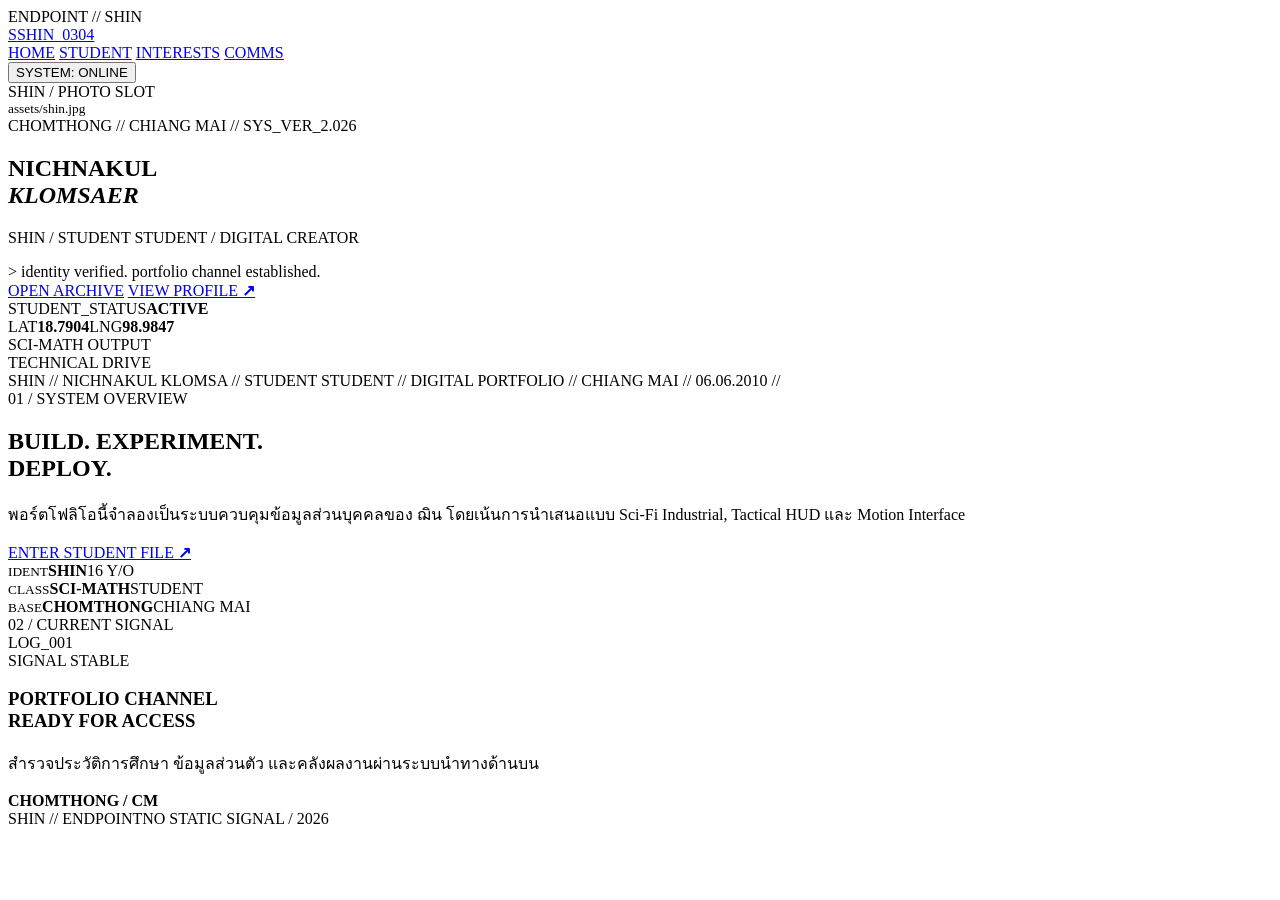
==== index.html @ 3528fcbd "Add files via upload" ====
<!doctype html>
<html lang="th">
<head>
<meta charset="utf-8">
<meta name="viewport" content="width=device-width,initial-scale=1">
<title>SHIN // ENDPOINT</title>
<link rel="stylesheet" href="assets/style.css">
</head>
<body data-page="home">
<div id="boot" class="boot">
  <div class="boot-grid"></div>
  <div class="boot-core"><span class="boot-ring"></span><span class="boot-ring r2"></span><span class="boot-ring r3"></span></div>
  <div class="boot-log" id="bootLog"></div>
  <div class="boot-title">ENDPOINT // SHIN</div>
</div>
<div class="noise"></div>
<header class="nav-shell">
  <a class="brand" href="index.html"><span class="brand-mark">S</span><span>SHIN<span class="dim">_0304</span></span></a>
  <nav>
    <a class="nav-link active" href="index.html">HOME</a>
    <a class="nav-link" href="about.html">STUDENT</a>
    <a class="nav-link" href="interests.html">INTERESTS</a>
    <a class="nav-link" href="contact.html">COMMS</a>
  </nav>
  <button class="system-btn" id="modeBtn">SYSTEM: ONLINE</button>
</header>

<main>
<section class="hero section">
<div class="home-photo-slot" data-photo-slot>
  <img src="assets/shin.jpg" alt="รูปของฌิน" onerror="this.style.display='none'; this.nextElementSibling.style.display='grid';">
  <div class="photo-placeholder">
    <span>SHIN / PHOTO SLOT</span>
    <small>assets/shin.jpg</small>
  </div>
  <i class="photo-scan"></i>
</div>

  <div class="hero-bg"><div class="grid-floor"></div><div class="orbit o1"></div><div class="orbit o2"></div><div class="scan-beam"></div></div>
  <div class="hero-copy reveal">
    <div class="eyebrow">CHOMTHONG // CHIANG MAI // SYS_VER_2.026</div>
    <h1><span class="scramble">NICHNAKUL</span><br><em>KLOMSAER</em></h1>
    <p class="lead">SHIN / STUDENT STUDENT / DIGITAL CREATOR</p>
    <div class="terminal-line"><span>&gt;</span> identity verified. portfolio channel established.</div>
    <div class="cta-row">
      <a class="target-btn" href="projects.html"><span>OPEN ARCHIVE</span><i></i></a>
      <a class="ghost-btn" href="about.html">VIEW PROFILE <b>↗</b></a>
    </div>
  </div>
  <div class="hero-panel reveal">
    <div class="panel-top"><span>STUDENT_STATUS</span><b>ACTIVE</b></div>
    <div class="radar"><div class="radar-sweep"></div><div class="radar-dot d1"></div><div class="radar-dot d2"></div><div class="radar-ring"></div></div>
    <div class="readout"><span>LAT</span><strong>18.7904</strong><span>LNG</span><strong>98.9847</strong></div>
    <div class="meter"><label>SCI-MATH OUTPUT</label><span style="--v:88%"></span></div>
    <div class="meter"><label>TECHNICAL DRIVE</label><span style="--v:82%"></span></div>
  </div>
</section>

<section class="ticker"><div>SHIN // NICHNAKUL KLOMSA // STUDENT STUDENT // DIGITAL PORTFOLIO // CHIANG MAI // 06.06.2010 // </div></section>

<section class="section intro">
  <div class="section-label">01 / SYSTEM OVERVIEW</div>
  <div class="split">
    <div class="reveal">
      <h2>BUILD. EXPERIMENT.<br><span>DEPLOY.</span></h2>
      <p>พอร์ตโฟลิโอนี้จำลองเป็นระบบควบคุมข้อมูลส่วนบุคคลของ ฌิน โดยเน้นการนำเสนอแบบ Sci‑Fi Industrial, Tactical HUD และ Motion Interface</p>
      <a class="text-link" href="about.html">ENTER STUDENT FILE <b>↗</b></a>
    </div>
    <div class="data-stack reveal">
      <div class="data-chip"><small>IDENT</small><strong>SHIN</strong><span>16 Y/O</span></div>
      <div class="data-chip"><small>CLASS</small><strong>SCI-MATH</strong><span>STUDENT</span></div>
      <div class="data-chip"><small>BASE</small><strong>CHOMTHONG</strong><span>CHIANG MAI</span></div>
    </div>
  </div>
</section>

<section class="section feature">
  <div class="section-label">02 / CURRENT SIGNAL</div>
  <div class="feature-card reveal">
    <div class="feature-index">LOG_001</div>
    <div><span class="status">SIGNAL STABLE</span><h3>PORTFOLIO CHANNEL<br>READY FOR ACCESS</h3><p>สำรวจประวัติการศึกษา ข้อมูลส่วนตัว และคลังผลงานผ่านระบบนำทางด้านบน</p></div>
    <div class="feature-graphic"><div class="signal-block"><span></span><b>CHOMTHONG / CM</b></div></div>
  </div>
</section>
</main>
<footer><span>SHIN // ENDPOINT</span><span>NO STATIC SIGNAL / 2026</span></footer>
<script src="assets/app.js"></script>
</body>
</html>
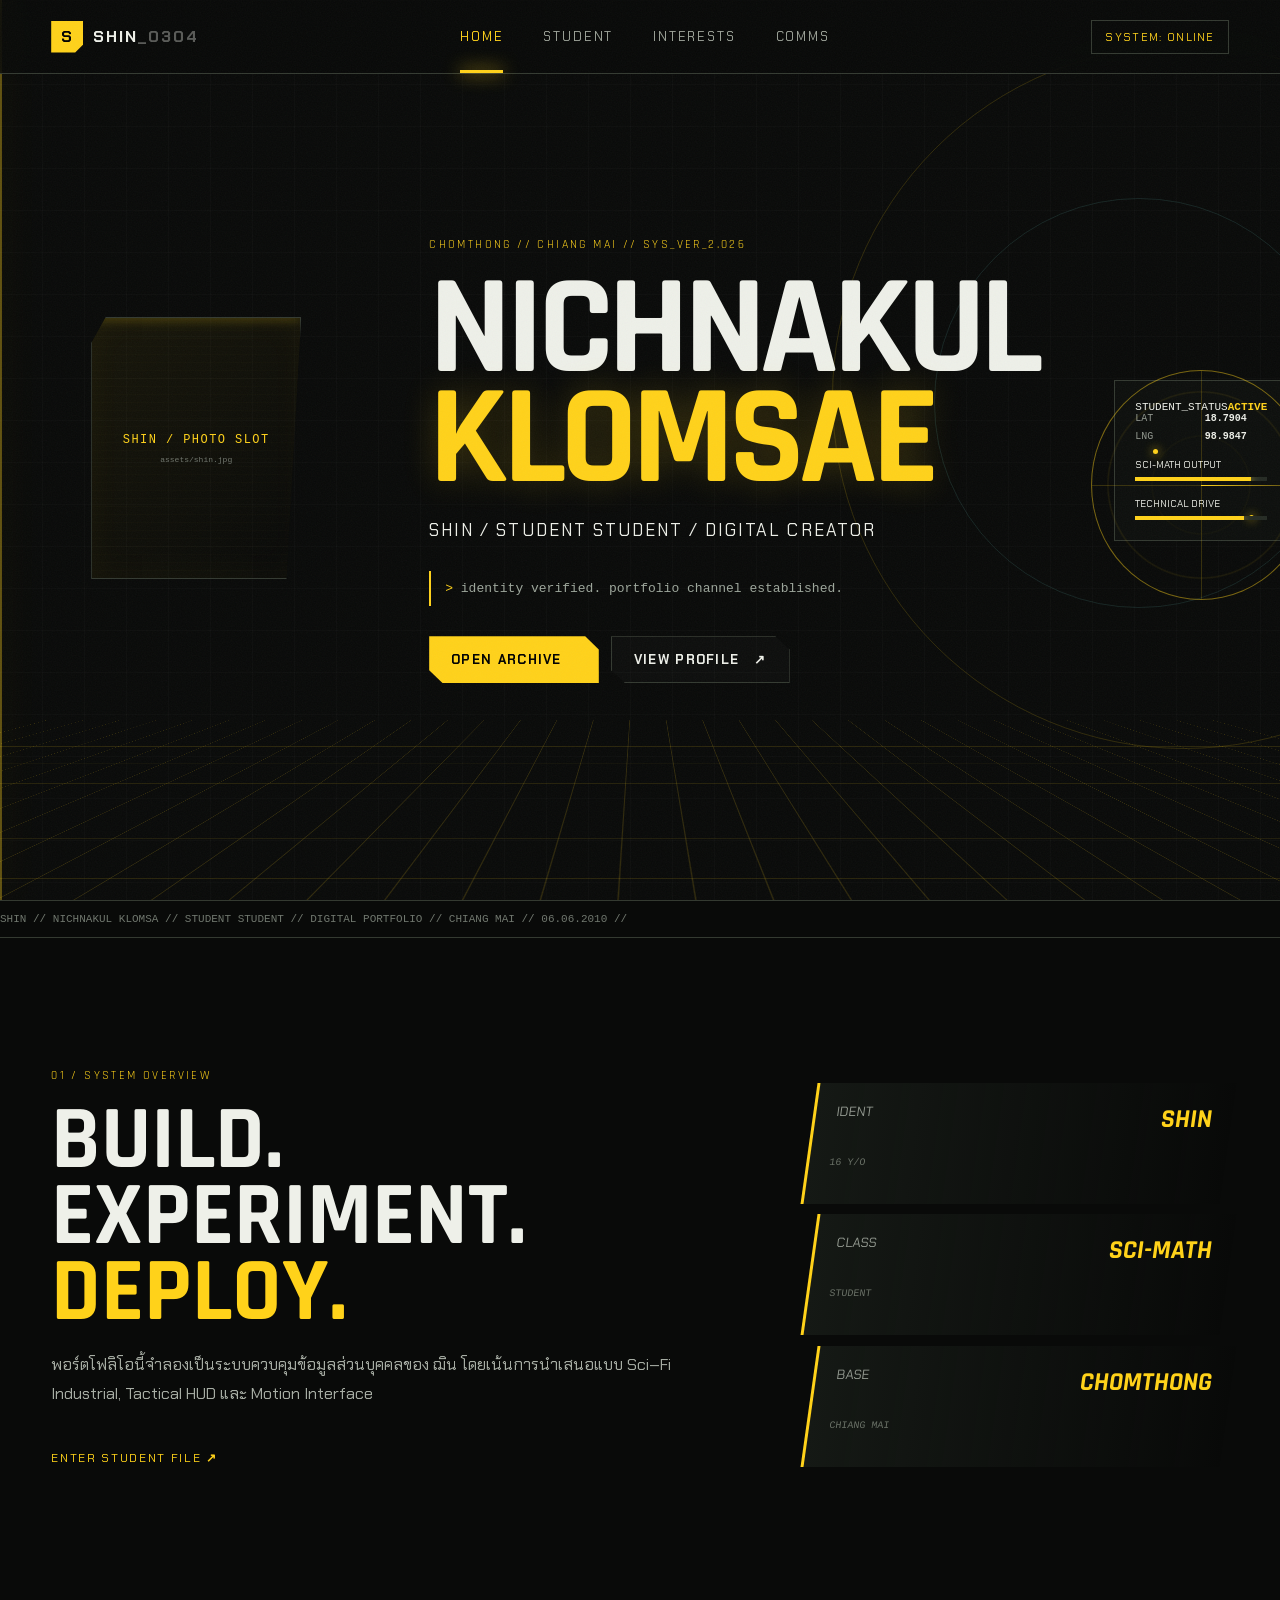
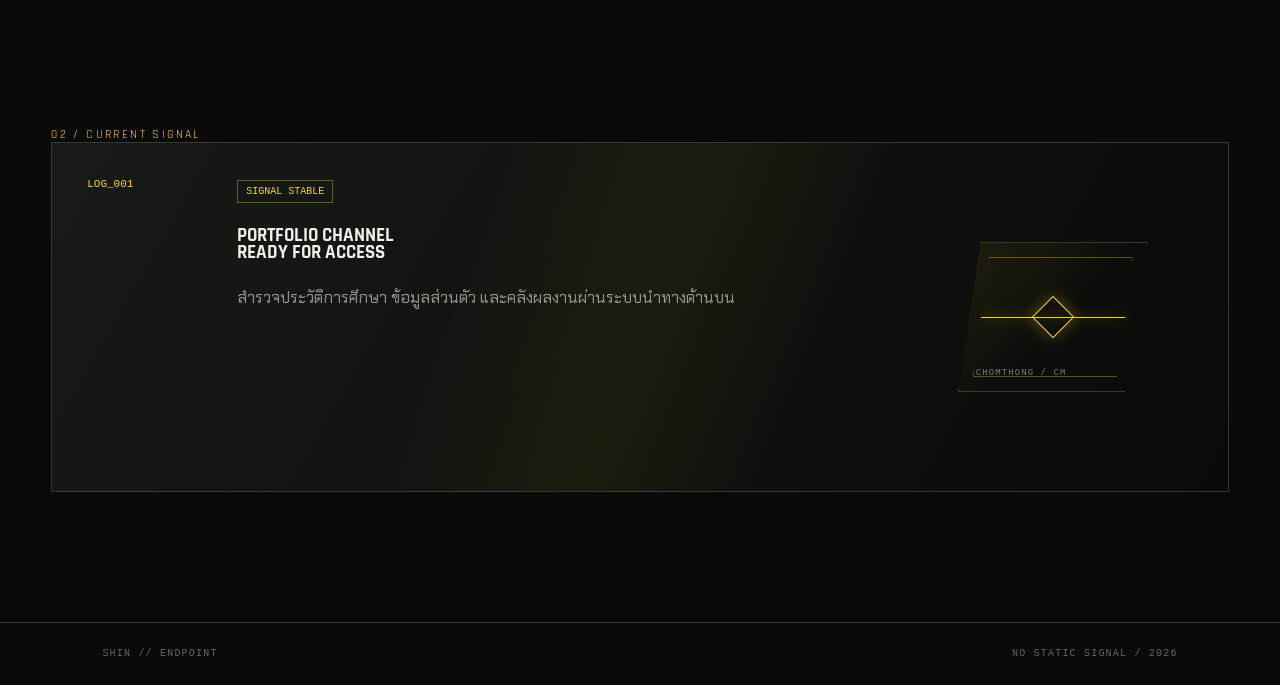
==== commit bee20419: "Update index.html" ====
--- a/index.html
+++ b/index.html
@@ -39,7 +39,7 @@
   <div class="hero-bg"><div class="grid-floor"></div><div class="orbit o1"></div><div class="orbit o2"></div><div class="scan-beam"></div></div>
   <div class="hero-copy reveal">
     <div class="eyebrow">CHOMTHONG // CHIANG MAI // SYS_VER_2.026</div>
-    <h1><span class="scramble">NICHNAKUL</span><br><em>KLOMSAER</em></h1>
+    <h1><span class="scramble">NICHNAKUL</span><br><em>KLOMSAE</em></h1>
     <p class="lead">SHIN / STUDENT STUDENT / DIGITAL CREATOR</p>
     <div class="terminal-line"><span>&gt;</span> identity verified. portfolio channel established.</div>
     <div class="cta-row">
@@ -86,4 +86,4 @@
 <footer><span>SHIN // ENDPOINT</span><span>NO STATIC SIGNAL / 2026</span></footer>
 <script src="assets/app.js"></script>
 </body>
-</html>+</html>
--- a/assets/style.css
+++ b/assets/style.css
@@ -0,0 +1,284 @@
+@import url('https://fonts.googleapis.com/css2?family=Chakra+Petch:wght@400;500;600;700&family=Rajdhani:wght@400;500;600;700&display=swap');
+:root{--yellow:#ffd21a;--black:#090a09;--dark:#111411;--panel:#151915;--line:#343a31;--white:#eef0e9;--muted:#92988f;--red:#ff3d32;--cyan:#79e5df}
+*{box-sizing:border-box}html{scroll-behavior:smooth}body{margin:0;background:var(--black);color:var(--white);font-family:'Chakra Petch',sans-serif;overflow-x:hidden;cursor:crosshair}body:before{content:"";position:fixed;inset:0;background:linear-gradient(rgba(255,255,255,.018) 1px,transparent 1px),linear-gradient(90deg,rgba(255,255,255,.018) 1px,transparent 1px);background-size:42px 42px;pointer-events:none;z-index:-3}.noise{position:fixed;inset:0;pointer-events:none;z-index:30;opacity:.06;background-image:url("data:image/svg+xml,%3Csvg xmlns='http://www.w3.org/2000/svg' width='120' height='120'%3E%3Cfilter id='n'%3E%3CfeTurbulence type='fractalNoise' baseFrequency='.8' numOctaves='4' stitchTiles='stitch'/%3E%3C/filter%3E%3Crect width='100%25' height='100%25' filter='url(%23n)' opacity='.7'/%3E%3C/svg%3E")}.nav-shell{position:fixed;top:0;left:0;right:0;height:74px;z-index:20;display:flex;align-items:center;justify-content:space-between;padding:0 4vw;background:rgba(9,10,9,.82);backdrop-filter:blur(12px);border-bottom:1px solid var(--line)}.brand{color:var(--white);text-decoration:none;display:flex;align-items:center;gap:10px;font-weight:700;letter-spacing:.12em}.brand-mark{display:grid;place-items:center;width:32px;height:32px;background:var(--yellow);color:#000;clip-path:polygon(0 0,100% 0,100% 75%,75% 100%,0 100%)}.dim{opacity:.35}nav{display:flex;gap:4px}.nav-link{color:#9ca298;text-decoration:none;font-size:13px;letter-spacing:.14em;padding:28px 18px;position:relative;transition:.25s}.nav-link:hover,.nav-link.active{color:var(--yellow)}.nav-link.active:after{content:"";position:absolute;left:18px;right:18px;bottom:0;height:3px;background:var(--yellow);box-shadow:0 0 18px var(--yellow)}button{font:inherit}.system-btn{border:1px solid var(--line);background:transparent;color:var(--yellow);padding:9px 13px;font-size:11px;letter-spacing:.12em;cursor:pointer}.system-btn:hover{background:var(--yellow);color:#000}.section{padding:130px 8vw;position:relative}.hero{min-height:100vh;padding-top:150px;display:flex;align-items:center;justify-content:space-between;gap:6vw;overflow:hidden}.hero-bg{position:absolute;inset:0;z-index:-1;overflow:hidden}.grid-floor{position:absolute;left:-20%;right:-20%;bottom:-18%;height:58%;background:linear-gradient(rgba(255,210,26,.16) 1px,transparent 1px),linear-gradient(90deg,rgba(255,210,26,.16) 1px,transparent 1px);background-size:55px 55px;transform:perspective(450px) rotateX(62deg);animation:gridMove 8s linear infinite}.scan-beam{position:absolute;top:0;bottom:0;width:2px;background:var(--yellow);box-shadow:0 0 35px var(--yellow);opacity:.35;animation:scan 7s linear infinite}.orbit{position:absolute;border:1px solid rgba(255,210,26,.16);border-radius:50%;width:55vw;height:55vw;right:-20vw;top:5vh;animation:spin 28s linear infinite}.o2{width:32vw;height:32vw;right:-5vw;top:22vh;border-color:rgba(121,229,223,.12);animation-direction:reverse;animation-duration:19s}.hero-copy{max-width:780px}.eyebrow,.section-label{font-family:'Rajdhani',sans-serif;letter-spacing:.2em;color:var(--yellow);font-size:12px}.hero h1{font-family:'Rajdhani',sans-serif;font-size:clamp(70px,11vw,170px);line-height:.78;margin:24px 0;font-weight:700;letter-spacing:-.04em}.hero h1 em{font-style:normal;color:var(--yellow);text-shadow:0 0 35px rgba(255,210,26,.2)}.lead{font-size:17px;letter-spacing:.12em}.terminal-line{font:13px monospace;color:#9da69b;border-left:2px solid var(--yellow);padding:10px 14px;margin:30px 0}.terminal-line span{color:var(--yellow)}.cta-row{display:flex;gap:12px}.target-btn,.ghost-btn{display:inline-flex;text-decoration:none;align-items:center;gap:15px;padding:14px 22px;font-weight:700;letter-spacing:.1em;font-size:13px;transition:.25s;clip-path:polygon(0 0,92% 0,100% 28%,100% 100%,8% 100%,0 72%)}.target-btn{background:var(--yellow);color:#000}.target-btn:hover{transform:translateY(-4px);box-shadow:0 12px 30px rgba(255,210,26,.2)}.ghost-btn{border:1px solid var(--line);color:var(--white);background:rgba(255,255,255,.02)}.ghost-btn:hover{border-color:var(--yellow);color:var(--yellow)}.hero-panel{width:300px;border:1px solid var(--line);padding:20px;background:rgba(15,18,15,.76);transform:skewY(-2deg);position:relative}.panel-top{display:flex;justify-content:space-between;font:11px monospace}.panel-top b{color:var(--yellow)}.radar{height:220px;margin:25px auto;max-width:220px;border:1px solid #384036;border-radius:50%;position:relative;background:radial-gradient(circle,transparent 0 18%,rgba(255,210,26,.05) 19% 20%,transparent 21% 38%,rgba(255,210,26,.05) 39% 40%,transparent 41%),linear-gradient(0deg,transparent 49.5%,#384036 50%,transparent 50.5%),linear-gradient(90deg,transparent 49.5%,#384036 50%,transparent 50.5%);overflow:hidden}.radar-sweep{position:absolute;inset:0;background:conic-gradient(from 0deg,transparent 0 80%,rgba(255,210,26,.5) 100%);animation:spin 2.6s linear infinite}.radar-dot{position:absolute;width:5px;height:5px;background:var(--yellow);box-shadow:0 0 12px var(--yellow)}.d1{left:31%;top:35%}.d2{right:25%;bottom:28%}.readout{display:grid;grid-template-columns:1fr 1fr;gap:7px;font:10px monospace;color:var(--muted)}.readout strong{color:var(--white)}.meter{margin-top:16px;font-size:10px}.meter span,.skill i{display:block;height:4px;background:#252b24;margin-top:6px;position:relative;overflow:hidden}.meter span:after,.skill i:after{content:"";position:absolute;inset:0;width:var(--v);background:var(--yellow);box-shadow:0 0 10px var(--yellow)}.ticker{overflow:hidden;border-block:1px solid var(--line);white-space:nowrap;padding:12px 0;color:#70776e;font:11px monospace}.ticker div{display:inline-block;animation:ticker 25s linear infinite}.intro h2{font-family:Rajdhani;font-size:clamp(48px,7vw,90px);line-height:.85;margin:20px 0}.intro h2 span{color:var(--yellow)}.intro p{max-width:620px;color:#a7ada4;line-height:1.8}.split{display:grid;grid-template-columns:1.5fr 1fr;gap:10vw}.text-link{color:var(--yellow);text-decoration:none;display:inline-block;margin-top:25px;font-size:12px;letter-spacing:.14em}.data-stack{display:grid;gap:10px}.data-chip{padding:20px;border-left:3px solid var(--yellow);background:linear-gradient(90deg,#151915,transparent);display:grid;grid-template-columns:1fr auto;gap:5px;transform:skewX(-8deg);transition:.3s}.data-chip:hover{transform:skewX(-8deg) translateX(10px);background:#1c211c}.data-chip small{color:var(--muted)}.data-chip strong{color:var(--yellow);font-family:Rajdhani;font-size:26px}.data-chip span{grid-column:1/-1;font:10px monospace;color:#697066}.feature-card{min-height:350px;border:1px solid var(--line);background:linear-gradient(120deg,#171b16,rgba(10,12,10,.4));display:grid;grid-template-columns:120px 1fr 280px;gap:30px;padding:35px;position:relative;overflow:hidden}.feature-card:before{content:"";position:absolute;inset:0;background:linear-gradient(110deg,transparent 35%,rgba(255,210,26,.05),transparent 65%);animation:sweep 5s linear infinite}.feature-index{font:11px monospace;color:var(--yellow)}.status{font:10px monospace;color:var(--yellow);border:1px solid #665b16;padding:5px 8px;display:inline-block}.feature-card h3{font:clamp(35px,5vw,68px);font-family:Rajdhani;line-height:.9;margin:25px 0}.feature-card p{color:var(--muted);max-width:500px}.feature-graphic{display:grid;place-items:center}.cube{width:130px;height:130px;position:relative;transform-style:preserve-3d;animation:cube 9s linear infinite}.cube i{position:absolute;inset:0;border:2px solid var(--yellow);background:rgba(255,210,26,.025)}.cube i:nth-child(1){transform:translateZ(65px)}.cube i:nth-child(2){transform:rotateY(90deg) translateZ(65px)}.cube i:nth-child(3){transform:rotateY(180deg) translateZ(65px)}.cube i:nth-child(4){transform:rotateY(-90deg) translateZ(65px)}footer{padding:25px 8vw;border-top:1px solid var(--line);display:flex;justify-content:space-between;color:#626960;font:10px monospace;letter-spacing:.12em}.page-hero{min-height:58vh;padding:180px 8vw 90px;display:flex;flex-direction:column;justify-content:end;border-bottom:1px solid var(--line);position:relative;overflow:hidden}.page-hero:after{content:"";position:absolute;width:60vw;height:60vw;border:1px solid rgba(255,210,26,.08);border-radius:50%;right:-30vw;top:-20vw;animation:spin 40s linear infinite}.page-hero h1{font:700 clamp(65px,11vw,150px)/.78 Rajdhani;margin:25px 0}.page-hero h1 span{color:var(--yellow)}.page-hero p{color:var(--muted);letter-spacing:.08em}.profile-layout{display:grid;grid-template-columns:420px 1fr;gap:8vw;align-items:start}.portrait{height:560px;background:linear-gradient(135deg,#1b201a,#090b09);border:1px solid var(--line);position:relative;overflow:hidden;display:grid;place-items:center}.portrait-grid{position:absolute;inset:0;background:linear-gradient(rgba(255,210,26,.12) 1px,transparent 1px),linear-gradient(90deg,rgba(255,210,26,.12) 1px,transparent 1px);background-size:28px 28px;transform:skewY(-10deg) scale(1.3);animation:gridMove 10s linear infinite}.portrait-initial{font:700 260px Rajdhani;color:transparent;-webkit-text-stroke:2px var(--yellow);text-shadow:0 0 30px rgba(255,210,26,.18);z-index:1}.portrait-tag{position:absolute;bottom:15px;left:15px;font:10px monospace;color:var(--yellow)}.nameplate{border-bottom:1px solid var(--line);padding-bottom:25px}.nameplate small,.stat-grid small{color:var(--muted);font:10px monospace}.nameplate h2{font-size:clamp(30px,4vw,54px);margin:10px 0}.nameplate strong{color:var(--yellow);letter-spacing:.2em}.stat-grid{display:grid;grid-template-columns:1fr 1fr;gap:1px;background:var(--line);margin:25px 0}.stat-grid div{background:var(--black);padding:20px}.stat-grid b{display:block;margin-top:9px;font:22px Rajdhani}.skill-list{display:grid;gap:22px;margin-top:35px}.skill{font:12px monospace}.skill b{float:right;color:var(--yellow)}.timeline{position:relative}.timeline-line{position:absolute;left:calc(8vw + 24px);top:190px;bottom:100px;border-left:1px solid #3b4139}.edu{display:grid;grid-template-columns:50px 1fr;gap:30px;padding:35px 0 35px 0;margin-left:0;position:relative}.edu>span{width:50px;height:50px;border:1px solid var(--line);display:grid;place-items:center;color:var(--yellow);background:var(--black);z-index:1}.edu b{display:block;color:var(--muted);font:11px monospace;margin-bottom:8px}.edu strong{font:28px Rajdhani}.edu.active strong{color:var(--yellow)}.archive-head,.project{display:grid;grid-template-columns:90px 1fr 1fr 140px 30px;align-items:center;gap:20px}.archive-head{padding:15px 20px;color:#666d63;font:10px monospace}.project{padding:30px 20px;border-block:1px solid var(--line);position:relative;transition:.3s;cursor:pointer;overflow:hidden}.project:before{content:"";position:absolute;left:-100%;top:0;width:60%;height:100%;background:linear-gradient(90deg,transparent,rgba(255,210,26,.1),transparent);transition:.5s}.project:hover{background:#151915;transform:translateX(12px)}.project:hover:before{left:120%}.project>span,.project p{font:10px monospace;color:var(--muted)}.project h2{font:32px Rajdhani;margin:0}.project b{font:10px monospace;color:var(--yellow)}.project i{color:var(--yellow);font-style:normal}.tech-tree{min-height:600px}.tree{height:360px;position:relative;margin:30px auto;max-width:800px}.node{position:absolute;width:100px;height:100px;border:1px solid var(--line);background:#111511;color:var(--muted);clip-path:polygon(0 12%,12% 0,88% 0,100% 12%,100% 88%,88% 100%,12% 100%,0 88%);cursor:pointer;transition:.3s;z-index:2}.node:hover,.node.active{border-color:var(--yellow);color:var(--yellow);box-shadow:0 0 35px rgba(255,210,26,.15);transform:scale(1.08)}.node:nth-child(1){left:10%;top:35%}.node:nth-child(2){left:37%;top:10%}.node:nth-child(3){left:65%;top:35%}.node:nth-child(4){left:37%;top:65%}.tree-lines{position:absolute;left:20%;right:20%;top:45%;height:2px;background:linear-gradient(90deg,transparent,var(--yellow),transparent);transform:rotate(0deg);opacity:.4}.node-info{text-align:center;border-top:1px solid var(--line);padding:20px;color:var(--yellow);font:12px monospace}.modal{position:fixed;inset:0;background:rgba(0,0,0,.78);backdrop-filter:blur(8px);z-index:50;display:none;place-items:center;padding:25px}.modal.open{display:grid}.modal-inner{max-width:700px;width:100%;padding:45px;background:#111511;border:1px solid var(--yellow);clip-path:polygon(0 0,96% 0,100% 8%,100% 100%,4% 100%,0 92%);position:relative;animation:modalIn .35s ease}.close{position:absolute;right:20px;top:15px;background:transparent;border:0;color:var(--yellow);font-size:30px;cursor:pointer}.modal h2{font:60px Rajdhani;margin:25px 0 10px}.modal p{color:#aab0a7;line-height:1.8}.modal-data{border-top:1px solid var(--line);padding-top:15px;color:#697067;font:10px monospace}.comms{display:grid;grid-template-columns:1fr 1.3fr;gap:8vw}.signal-panel{min-height:480px;border:1px solid var(--line);display:grid;place-items:center;position:relative;overflow:hidden;background:radial-gradient(circle,rgba(255,210,26,.08),transparent 45%)}.signal-orbit{position:absolute;width:280px;height:280px;border:1px solid rgba(255,210,26,.3);border-radius:50%;animation:spin 6s linear infinite}.signal-orbit:after{content:"";position:absolute;width:10px;height:10px;background:var(--yellow);left:50%;top:-5px;box-shadow:0 0 20px var(--yellow)}.signal-core{font:700 34px Rajdhani;color:var(--yellow);z-index:1}.signal-readouts{position:absolute;bottom:20px;left:20px;right:20px;display:flex;justify-content:space-between;font:9px monospace;color:var(--muted)}.signal-readouts b{display:block;color:var(--white);margin-top:4px}.contact-panel h2{font:60px Rajdhani;margin:20px 0 10px}.contact-panel p{color:var(--muted)}.contact-row{display:grid;grid-template-columns:100px 1fr 30px;align-items:center;gap:15px;text-decoration:none;color:var(--white);padding:22px 0;border-bottom:1px solid var(--line);transition:.25s}.contact-row:hover{padding-left:15px;color:var(--yellow)}.contact-row span,.contact-row i{font:10px monospace;color:var(--muted)}.contact-row b{font-weight:500}.boot{position:fixed;inset:0;background:#070807;z-index:100;display:grid;place-items:center;transition:opacity .8s,visibility .8s}.boot.done{opacity:0;visibility:hidden;pointer-events:none}.boot-grid{position:absolute;inset:0;background:linear-gradient(rgba(255,210,26,.08) 1px,transparent 1px),linear-gradient(90deg,rgba(255,210,26,.08) 1px,transparent 1px);background-size:35px 35px;animation:gridMove 4s linear infinite}.boot-core{width:220px;height:220px;position:relative}.boot-ring{position:absolute;inset:0;border:1px solid var(--yellow);border-radius:50%;animation:spin 2s linear infinite}.boot-ring.r2{inset:20px;animation-duration:1.5s;animation-direction:reverse;border-style:dashed}.boot-ring.r3{inset:50px;animation-duration:1s}.boot-log{position:absolute;left:5vw;bottom:8vh;font:11px monospace;line-height:1.7;color:#777f75}.boot-title{position:absolute;top:8vh;left:5vw;color:var(--yellow);font:700 28px Rajdhani;letter-spacing:.18em}
+@keyframes gridMove{to{background-position:0 55px,55px 0}}@keyframes scan{from{left:-5%}to{left:105%}}@keyframes spin{to{transform:rotate(360deg)}}@keyframes ticker{to{transform:translateX(-50%)}}@keyframes sweep{to{transform:translateX(150%)}}@keyframes cube{to{transform:rotateX(360deg) rotateY(360deg)}}@keyframes modalIn{from{opacity:0;transform:translateY(20px) scale(.97)}to{opacity:1;transform:none}}.reveal{opacity:0;transform:translateY(35px);transition:opacity .8s,transform .8s}.reveal.show{opacity:1;transform:none}
+@media(max-width:900px){.nav-shell{padding:0 18px}.nav-shell nav{gap:0}.nav-link{padding:28px 7px;font-size:10px}.system-btn{display:none}.hero{display:block}.hero-copy{padding-top:30px}.hero-panel{margin:70px auto 0}.split,.profile-layout,.comms{grid-template-columns:1fr}.portrait{height:430px}.feature-card{grid-template-columns:1fr}.feature-graphic{display:none}.archive-head{display:none}.project{grid-template-columns:55px 1fr 30px}.project p,.project b{display:none}.contact-panel h2{font-size:48px}.timeline-line{left:8vw}.page-hero{min-height:52vh;padding-left:7vw}.section{padding:100px 7vw}footer{padding:20px 7vw}.hero h1{font-size:18vw}}
+@media(prefers-reduced-motion:reduce){*,*:before,*:after{animation-duration:.001ms!important;animation-iteration-count:1!important;scroll-behavior:auto!important;transition:none!important}}
+body.emergency{--yellow:#ff4038;--cyan:#ff4038}
+body.emergency .system-btn{color:#ff4038}
+/* POLISH LAYER — additive only */
+.signal-block{width:190px;height:150px;position:relative;display:grid;place-items:center;border:1px solid var(--line);clip-path:polygon(12% 0,100% 0,88% 100%,0 100%);background:linear-gradient(135deg,rgba(255,210,26,.08),transparent 55%)}
+.signal-block:before{content:"";position:absolute;inset:14px;border:1px solid rgba(255,210,26,.35);clip-path:polygon(10% 0,100% 0,90% 100%,0 100%)}
+.signal-block:after{content:"";position:absolute;left:22px;right:22px;top:50%;height:1px;background:var(--yellow);box-shadow:0 0 14px rgba(255,210,26,.8);animation:signalSweep 2.2s linear infinite}
+.signal-block span{width:30px;height:30px;border:1px solid var(--yellow);transform:rotate(45deg);box-shadow:0 0 18px rgba(255,210,26,.3);animation:signalPulse 1.8s ease-in-out infinite}
+.signal-block b{position:absolute;bottom:13px;left:17px;font:9px monospace;letter-spacing:.12em;color:#777e75}
+@keyframes signalSweep{0%{transform:translateX(-45px);opacity:.15}50%{opacity:1}100%{transform:translateX(45px);opacity:.15}}
+@keyframes signalPulse{50%{transform:rotate(45deg) scale(.75);opacity:.45}}
+.profile-command,.archive-profile-link{display:flex;align-items:center;justify-content:space-between;gap:20px;margin-top:24px;padding:12px 15px;border:1px solid var(--line);color:var(--text);text-decoration:none;font:10px monospace;letter-spacing:.08em;clip-path:polygon(0 0,96% 0,100% 30%,100% 100%,4% 100%,0 70%);transition:.2s}
+.profile-command:hover,.archive-profile-link:hover{border-color:var(--yellow);color:var(--yellow);transform:translateX(4px)}
+.profile-command b,.archive-profile-link b{color:var(--yellow)}
+.archive-profile-link{margin:0 0 16px;max-width:360px}
+@media(max-width:700px){.signal-block{width:150px;height:125px}}
+
+/* STUDENT INTERESTS */
+.interest-grid{display:grid;grid-template-columns:repeat(3,1fr);gap:14px;margin-top:22px}
+.interest-card{position:relative;min-height:250px;padding:22px;border:1px solid var(--line);background:linear-gradient(145deg,rgba(255,210,26,.045),rgba(255,255,255,.01));clip-path:polygon(0 0,96% 0,100% 8%,100% 100%,4% 100%,0 92%);overflow:hidden;transition:transform .25s,border-color .25s,background .25s}
+.interest-card:before{content:"";position:absolute;top:0;left:-35%;width:25%;height:100%;background:linear-gradient(90deg,transparent,rgba(255,210,26,.14),transparent);transform:skewX(-18deg);transition:left .6s}
+.interest-card:hover{transform:translateY(-6px);border-color:var(--yellow);background:linear-gradient(145deg,rgba(255,210,26,.08),rgba(255,255,255,.015))}
+.interest-card:hover:before{left:120%}
+.interest-index{position:absolute;right:16px;top:14px;font:10px monospace;color:#62685f}
+.interest-icon{display:inline-block;padding:6px 9px;border:1px solid var(--yellow);color:var(--yellow);font:10px monospace;letter-spacing:.12em;margin-bottom:38px}
+.interest-card h3{margin:0 0 9px;font-size:22px}
+.interest-card p{margin:0;color:#9a9f96;line-height:1.8;font-size:13px}
+.interest-tag{display:block;margin-top:22px;color:#666d64;font:9px monospace;letter-spacing:.12em}
+@media(max-width:800px){.interest-grid{grid-template-columns:1fr}}
+
+/* INTERESTS — three different motion systems */
+.page-hero{padding:90px 0 50px;max-width:900px}.page-hero h1{font-size:clamp(58px,10vw,130px);line-height:.86;margin:16px 0}.page-hero p{color:#91978e;max-width:600px;line-height:1.8}
+.interest-module{display:grid;grid-template-columns:.8fr 1.2fr;gap:35px;align-items:stretch;margin:35px 0 80px}.module-copy{padding:35px 0}.module-index{font:10px monospace;color:#747a71;letter-spacing:.15em}.module-copy h2{font-size:clamp(38px,5vw,68px);margin:12px 0}.module-copy p{color:#9ba098;line-height:1.9;max-width:450px}.data-line{display:flex;justify-content:space-between;max-width:390px;border-top:1px solid var(--line);padding:12px 0;font:9px monospace}.data-line b{color:var(--yellow)}
+.module-visual{min-height:390px;position:relative;overflow:hidden;border:1px solid var(--line);background:#0b0e0b;clip-path:polygon(0 0,96% 0,100% 8%,100% 100%,4% 100%,0 92%)}
+.module-label{position:absolute;left:18px;bottom:15px;font:9px monospace;color:#6e756b;letter-spacing:.1em}
+.game-visual{background:radial-gradient(circle at 50% 50%,rgba(255,210,26,.08),transparent 38%),linear-gradient(rgba(255,210,26,.04) 1px,transparent 1px),linear-gradient(90deg,rgba(255,210,26,.04) 1px,transparent 1px);background-size:auto,30px 30px,30px 30px}
+.radar{position:absolute;width:230px;height:230px;left:50%;top:50%;transform:translate(-50%,-50%);border:1px solid rgba(255,210,26,.45);border-radius:50%;background:radial-gradient(circle,transparent 30%,rgba(255,210,26,.03) 31%,transparent 32%),radial-gradient(circle,transparent 58%,rgba(255,210,26,.08) 59%,transparent 60%)}
+.radar:before,.radar:after{content:"";position:absolute;background:rgba(255,210,26,.18)}.radar:before{left:50%;top:0;width:1px;height:100%}.radar:after{top:50%;left:0;width:100%;height:1px}
+.radar-sweep{position:absolute;left:50%;top:50%;width:50%;height:1px;transform-origin:left center;background:linear-gradient(90deg,var(--yellow),transparent);animation:radarSpin 2.2s linear infinite}.radar-core{position:absolute;width:12px;height:12px;left:calc(50% - 6px);top:calc(50% - 6px);background:var(--yellow);box-shadow:0 0 18px var(--yellow);transform:rotate(45deg);animation:corePulse 1.2s infinite}
+.radar-dot{position:absolute;width:5px;height:5px;border-radius:50%;background:var(--yellow);box-shadow:0 0 10px var(--yellow);animation:dotBlink 1.4s infinite}.d1{left:28%;top:34%}.d2{left:72%;top:63%;animation-delay:.4s}.d3{left:61%;top:23%;animation-delay:.8s}
+.game-hud{position:absolute;right:18px;top:15px;font:9px monospace;color:#727970}.game-hud b{color:var(--yellow)}.game-target-dot{position:absolute;left:var(--x);top:var(--y);width:18px;height:18px;border:1px solid var(--yellow);background:transparent;transform:translate(-50%,-50%);cursor:pointer;animation:targetFloat 1.8s ease-in-out infinite}.game-target-dot:before,.game-target-dot:after{content:"";position:absolute;background:var(--yellow)}.game-target-dot:before{width:1px;height:30px;left:8px;top:-7px}.game-target-dot:after{height:1px;width:30px;left:-7px;top:8px}.game-target-dot.hit{opacity:.12;transform:translate(-50%,-50%) scale(1.8);pointer-events:none}
+@keyframes radarSpin{to{transform:rotate(360deg)}}@keyframes corePulse{50%{transform:rotate(45deg) scale(.65);opacity:.5}}@keyframes dotBlink{50%{opacity:.25}}@keyframes targetFloat{50%{transform:translate(-50%,-50%) translateY(-5px)}}
+.draw-visual{background:#10120f}.draw-grid{position:absolute;inset:0;background:linear-gradient(90deg,transparent 49.8%,rgba(255,210,26,.08) 50%,transparent 50.2%),linear-gradient(transparent 49.8%,rgba(255,210,26,.08) 50%,transparent 50.2%);background-size:40px 40px;animation:gridDrift 8s linear infinite}.draw-visual svg{position:absolute;inset:20px;width:calc(100% - 40px);height:calc(100% - 40px);z-index:2}.sketch-path{fill:none;stroke:var(--yellow);stroke-width:2;stroke-linecap:round;stroke-dasharray:900;stroke-dashoffset:900;animation:drawLine 4s ease-in-out infinite}.p2{animation-delay:.5s}.p3{animation-delay:1s}.pencil-cursor{position:absolute;width:12px;height:12px;border:1px solid var(--yellow);transform:rotate(45deg);z-index:3;animation:pencilMove 4s ease-in-out infinite}
+@keyframes drawLine{0%,10%{stroke-dashoffset:900;opacity:.2}55%,80%{stroke-dashoffset:0;opacity:1}100%{stroke-dashoffset:-900;opacity:.15}}@keyframes pencilMove{0%{left:18%;top:76%}35%{left:42%;top:30%}65%{left:70%;top:67%}100%{left:88%;top:22%}}@keyframes gridDrift{to{background-position:40px 40px}}
+.dev-visual{background:#090c09}.code-rain{position:absolute;inset:0;opacity:.18;background:repeating-linear-gradient(90deg,transparent 0 36px,rgba(255,210,26,.2) 37px,transparent 38px);animation:codeScroll 5s linear infinite}.dev-window{position:absolute;left:12%;top:13%;width:62%;background:#101410;border:1px solid var(--line);box-shadow:15px 15px 0 rgba(255,210,26,.04);z-index:2;transform:perspective(700px) rotateY(-5deg) rotateX(3deg);animation:windowFloat 3.5s ease-in-out infinite}.dev-head{padding:9px 12px;border-bottom:1px solid var(--line);font:9px monospace;color:#777e75}.dev-head i{display:inline-block;width:5px;height:5px;background:#555;margin-left:5px}.dev-window pre{padding:18px;margin:0;font:10px/2 monospace;color:#adb2aa}.dev-window pre span{color:#575d55;margin-right:12px}.compile{padding:0 14px 15px;font:9px monospace;color:#777e75}.compile b{color:var(--yellow);float:right}.compile i{display:block;height:2px;background:#252a24;margin-top:7px}.compile em{display:block;height:100%;width:87%;background:var(--yellow);box-shadow:0 0 10px rgba(255,210,26,.45);animation:compile 2s ease-in-out infinite alternate}
+.pixel-orbit{position:absolute;right:14%;bottom:19%;width:100px;height:100px;border:1px solid rgba(255,210,26,.25);border-radius:50%;animation:orbitSpin 6s linear infinite}.pixel-orbit i{position:absolute;width:8px;height:8px;background:var(--yellow);box-shadow:0 0 12px var(--yellow)}.pixel-orbit i:nth-child(1){left:50%;top:-4px}.pixel-orbit i:nth-child(2){right:-4px;top:50%}.pixel-orbit i:nth-child(3){left:50%;bottom:-4px}.pixel-orbit i:nth-child(4){left:-4px;top:50%}
+@keyframes codeScroll{to{background-position:0 60px}}@keyframes windowFloat{50%{transform:perspective(700px) rotateY(-2deg) rotateX(0) translateY(-7px)}}@keyframes compile{to{width:100%}}@keyframes orbitSpin{to{transform:rotate(360deg)}}
+@media(max-width:800px){.interest-module{grid-template-columns:1fr;gap:10px}.module-copy{padding:20px 0}.module-visual{min-height:330px}}
+
+/* FINAL POLISH: content safe-area + student photo slots */
+.hero,.section,.page-hero,.about-hero,.main,.container{box-sizing:border-box}
+@media(min-width:701px){
+  .hero,.section,.page-hero,.about-hero{padding-left:max(28px,4vw);padding-right:max(28px,4vw)}
+}
+@media(max-width:700px){
+  .hero,.section,.page-hero,.about-hero{padding-left:18px;padding-right:18px}
+}
+.home-photo-slot,.student-photo-section{position:relative}
+.home-photo-slot{float:right;width:min(28vw,320px);aspect-ratio:4/5;margin:0 4vw 24px 40px;min-width:210px}
+.student-photo-section{display:flex;align-items:center;gap:28px;margin:40px max(18px,4vw);padding:18px;border:1px solid var(--line);background:rgba(255,255,255,.015);clip-path:polygon(0 0,97% 0,100% 12%,100% 100%,3% 100%,0 86%)}
+.student-photo-section .photo-slot{width:180px;aspect-ratio:4/5;flex:none}
+.photo-slot,.home-photo-slot{overflow:hidden;border:1px solid var(--line);background:linear-gradient(135deg,rgba(255,210,26,.06),transparent);clip-path:polygon(7% 0,100% 0,93% 100%,0 100%,0 10%);box-shadow:inset 0 0 35px rgba(255,210,26,.04)}
+.photo-slot img,.home-photo-slot img{width:100%;height:100%;display:block;object-fit:cover;filter:grayscale(.15) contrast(1.05)}
+.photo-placeholder{position:absolute;inset:0;display:grid;place-content:center;text-align:center;gap:8px;font-family:monospace;color:var(--yellow);background:repeating-linear-gradient(0deg,transparent 0 7px,rgba(255,210,26,.025) 8px)}
+.photo-placeholder span{font-size:12px;letter-spacing:.12em}.photo-placeholder small{font-size:8px;color:#70766d}
+.photo-scan{position:absolute;left:0;right:0;top:-3px;height:2px;background:var(--yellow);box-shadow:0 0 12px var(--yellow);animation:photoScan 2.8s linear infinite}
+@keyframes photoScan{0%{top:0;opacity:.1}12%{opacity:1}50%{top:100%;opacity:.55}100%{top:100%;opacity:0}}
+.photo-meta{display:grid;gap:10px;font-family:monospace}.photo-meta span,.photo-meta em{font-size:9px;color:#70766d;letter-spacing:.1em}.photo-meta strong{font-size:25px;color:var(--yellow)}
+@media(max-width:800px){
+ .home-photo-slot{float:none;width:min(280px,70vw);margin:28px 0}
+ .student-photo-section{flex-direction:column;align-items:flex-start}
+}
+
+/* INTERESTS CONSISTENCY PASS */
+.interests-page .page-hero,
+.interests-page .section{
+  box-sizing:border-box;
+  width:min(1180px,calc(100% - 48px));
+  margin-left:auto;
+  margin-right:auto;
+}
+.interests-page .page-hero{
+  min-height:72vh;
+  padding-top:110px;
+  padding-bottom:70px;
+}
+.interests-page .section{
+  padding-top:76px;
+  padding-bottom:76px;
+}
+.interests-page .section-label{margin-bottom:22px}
+.interests-page .interest-module{
+  width:100%;
+  box-sizing:border-box;
+  margin:0 0 34px;
+}
+.interests-page .interest-module:last-child{margin-bottom:0}
+.interests-page .module-meta{
+  display:flex;
+  justify-content:space-between;
+  align-items:center;
+  gap:18px;
+  margin-bottom:18px;
+  font:10px monospace;
+  color:#737a71;
+  letter-spacing:.1em;
+}
+.interests-page .module-meta strong{color:var(--yellow)}
+@media(max-width:700px){
+  .interests-page .page-hero,
+  .interests-page .section{
+    width:calc(100% - 36px);
+  }
+  .interests-page .page-hero{
+    min-height:auto;
+    padding-top:86px;
+    padding-bottom:50px;
+  }
+  .interests-page .section{
+    padding-top:52px;
+    padding-bottom:52px;
+  }
+}
+
+/* FINAL INTERESTS ALIGNMENT
+   Match the HOME page's centered visual field instead of using a left-edge/full-bleed hero. */
+body.interests-page .page-hero,
+body.interests-page .hero,
+body.interests-page main > section:first-of-type{
+  width: min(1368px, calc(100% - 154px)) !important;
+  margin-left: auto !important;
+  margin-right: auto !important;
+  padding-left: 0 !important;
+  padding-right: 0 !important;
+  box-sizing: border-box;
+}
+
+/* Keep the title in the same visual center zone as the reference HOME page. */
+body.interests-page .page-hero > *,
+body.interests-page .hero > *{
+  max-width: 100%;
+}
+
+body.interests-page .page-hero{
+  min-height: 72vh;
+  display: flex;
+  flex-direction: column;
+  justify-content: flex-end;
+  padding-bottom: 76px !important;
+}
+
+/* If the interests title is inside a custom content wrapper, center that wrapper. */
+body.interests-page .page-hero .hero-content,
+body.interests-page .page-hero .hero-inner,
+body.interests-page .page-hero .container{
+  width: 100%;
+  margin-left: auto;
+  margin-right: auto;
+  box-sizing: border-box;
+}
+
+/* Same section rhythm as the rest of the site. */
+body.interests-page .section{
+  width: min(1368px, calc(100% - 154px)) !important;
+  margin-left: auto !important;
+  margin-right: auto !important;
+  box-sizing: border-box;
+}
+
+@media (max-width: 900px){
+  body.interests-page .page-hero,
+  body.interests-page .section{
+    width: calc(100% - 48px) !important;
+  }
+}
+@media (max-width: 600px){
+  body.interests-page .page-hero,
+  body.interests-page .section{
+    width: calc(100% - 32px) !important;
+  }
+  body.interests-page .page-hero{
+    min-height: 68vh;
+    padding-bottom: 48px !important;
+  }
+}
+
+/* =========================================================
+   PIXEL ALIGN — INTERESTS HERO
+   Match the HOME hero content field at desktop/tablet/mobile.
+   ========================================================= */
+
+html, body { overflow-x: hidden; }
+
+body.interests-page .page-hero,
+body.interests-page .hero {
+  width: min(1368px, calc(100vw - 154px)) !important;
+  max-width: 1368px !important;
+  margin: 0 auto !important;
+  padding-left: 0 !important;
+  padding-right: 0 !important;
+  box-sizing: border-box !important;
+  position: relative;
+}
+
+/* Keep the hero title block anchored to the same left edge as the HOME content. */
+body.interests-page .page-hero .hero-content,
+body.interests-page .page-hero .hero-inner,
+body.interests-page .page-hero .container,
+body.interests-page .hero .hero-content,
+body.interests-page .hero .hero-inner,
+body.interests-page .hero .container {
+  width: 100% !important;
+  max-width: none !important;
+  margin: 0 !important;
+  padding: 0 !important;
+  box-sizing: border-box !important;
+}
+
+/* Remove accidental flex/transform positioning from the old INTERESTS layout. */
+body.interests-page .page-hero h1,
+body.interests-page .hero h1 {
+  position: static !important;
+  transform: none !important;
+  margin-left: 0 !important;
+  margin-right: 0 !important;
+}
+
+/* The visual baseline is aligned with HOME: title sits in the lower hero field. */
+body.interests-page .page-hero,
+body.interests-page .hero {
+  min-height: 72vh !important;
+  display: flex !important;
+  flex-direction: column !important;
+  justify-content: flex-end !important;
+  align-items: stretch !important;
+  padding-top: 110px !important;
+  padding-bottom: 76px !important;
+}
+
+/* If the page uses a direct title wrapper, keep it at the exact content origin. */
+body.interests-page .page-hero > *,
+body.interests-page .hero > * {
+  box-sizing: border-box;
+}
+
+/* Section below hero uses the same content rail. */
+body.interests-page main > .section,
+body.interests-page .section {
+  width: min(1368px, calc(100vw - 154px)) !important;
+  max-width: 1368px !important;
+  margin-left: auto !important;
+  margin-right: auto !important;
+  box-sizing: border-box !important;
+}
+
+@media (max-width: 900px) {
+  body.interests-page .page-hero,
+  body.interests-page .hero,
+  body.interests-page main > .section,
+  body.interests-page .section {
+    width: calc(100vw - 48px) !important;
+  }
+}
+
+@media (max-width: 600px) {
+  body.interests-page .page-hero,
+  body.interests-page .hero,
+  body.interests-page main > .section,
+  body.interests-page .section {
+    width: calc(100vw - 32px) !important;
+  }
+
+  body.interests-page .page-hero,
+  body.interests-page .hero {
+    min-height: 68vh !important;
+    padding-top: 86px !important;
+    padding-bottom: 48px !important;
+  }
+}
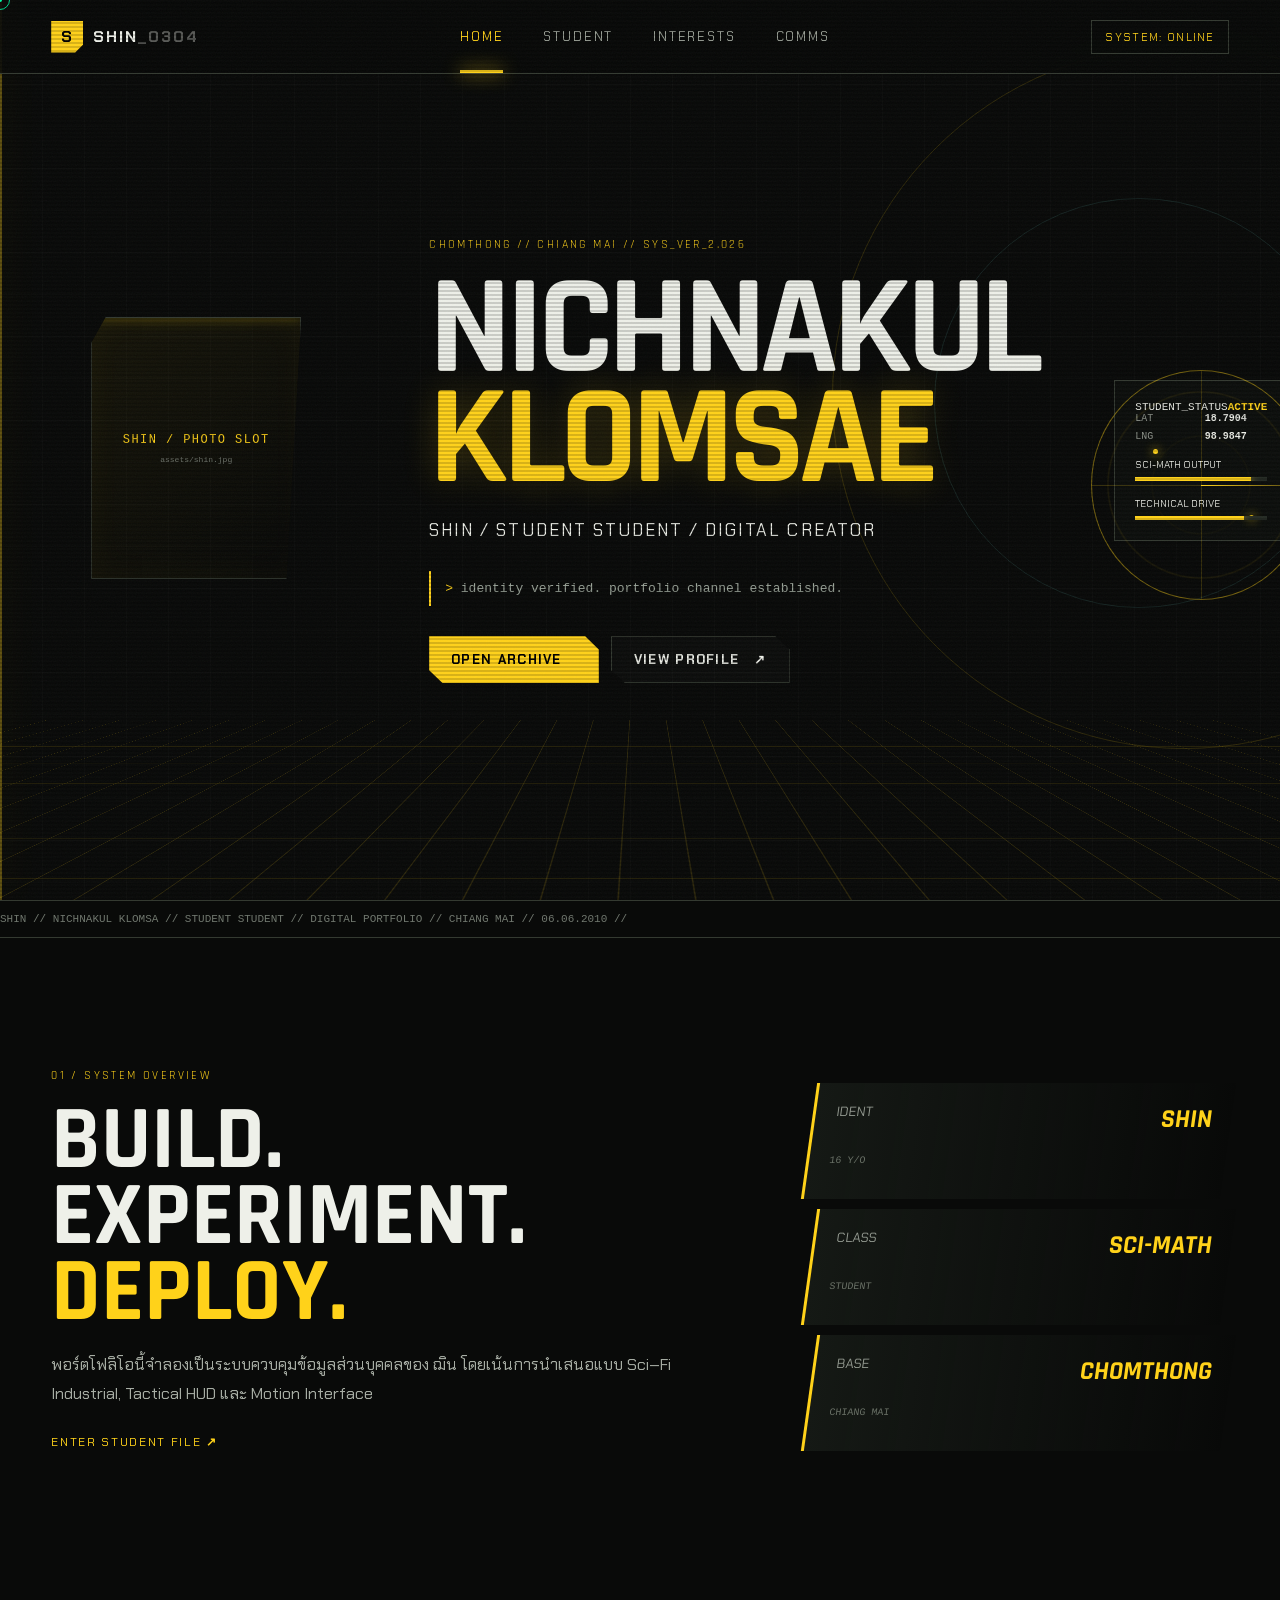
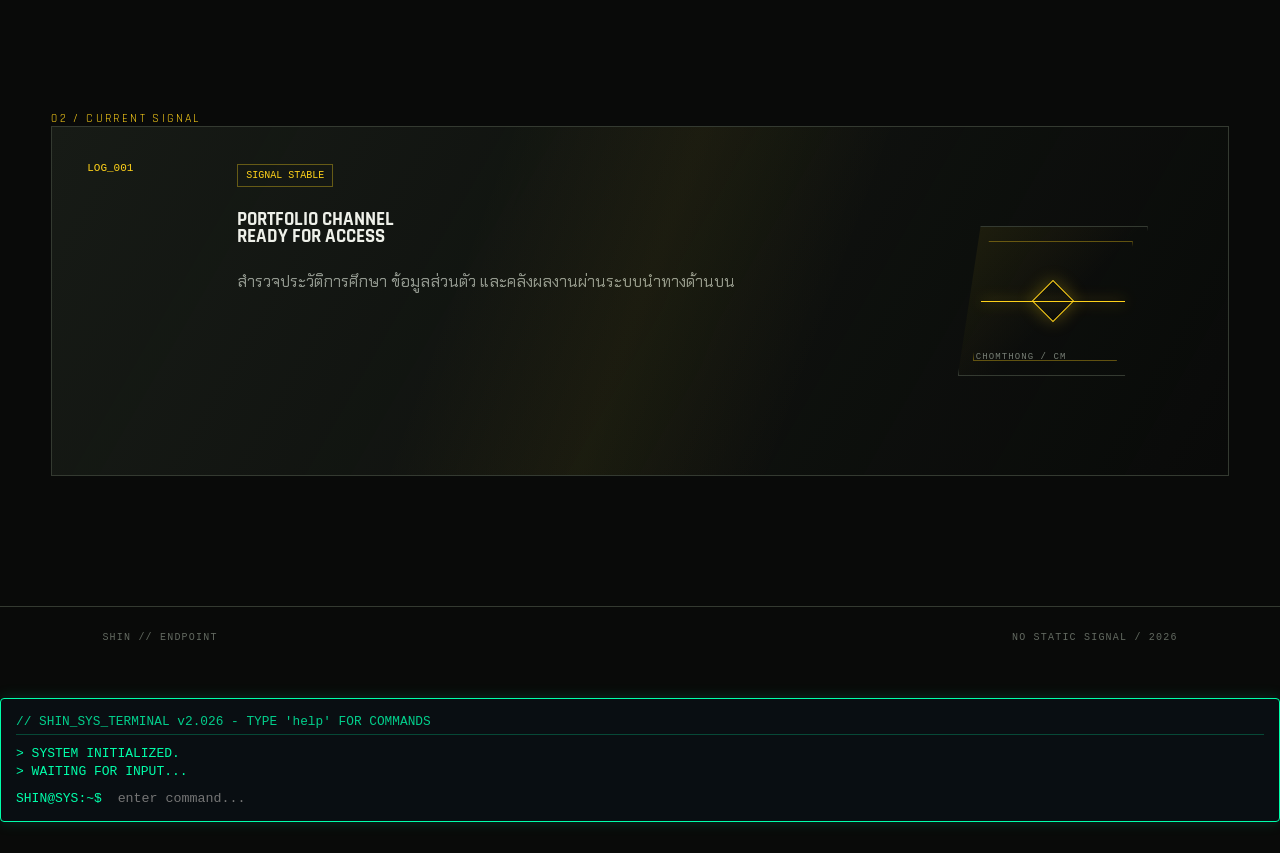
==== commit b766e40b: "Update index.html" ====
--- a/index.html
+++ b/index.html
@@ -85,5 +85,20 @@
 </main>
 <footer><span>SHIN // ENDPOINT</span><span>NO STATIC SIGNAL / 2026</span></footer>
 <script src="assets/app.js"></script>
+<div class="hud-scanline"></div>
+
+<div id="custom-cursor"></div>
+
+<section class="sci-terminal">
+  <div class="term-header">// SHIN_SYS_TERMINAL v2.026 - TYPE 'help' FOR COMMANDS</div>
+  <div class="term-output" id="term-output">
+    <div>> SYSTEM INITIALIZED.</div>
+    <div>> WAITING FOR INPUT...</div>
+  </div>
+  <div class="term-input-line">
+    <span>SHIN@SYS:~$&nbsp;</span>
+    <input type="text" id="term-input" placeholder="enter command..." autocomplete="off">
+  </div>
+</section>
 </body>
 </html>
--- a/assets/style.css
+++ b/assets/style.css
@@ -282,3 +282,160 @@
     padding-bottom: 48px !important;
   }
 }
+
+/* ==========================================================================
+   CSS LAYOUT FIXES (จัดย่อหน้าให้ตรงและแก้ปัญหาข้อความติดขอบ)
+   ========================================================================== */
+
+/* ล้างค่าขอบเริ่มต้นของเบราว์เซอร์และเปิดใช้การนับขนาดแบบรวมขอบ */
+* {
+  margin: 0;
+  padding: 0;
+  box-sizing: border-box;
+}
+
+/* กล่องคุมเนื้อหาหลัก จัดให้อยู่กึ่งกลางหน้าจอและเว้นระยะห่างขอบจอเท่ากัน */
+.container {
+  max-width: 1100px; /* บีบกรอบความกว้างของเนื้อหาให้กระชับและสมดุล */
+  margin: 0 auto;     /* จัดกึ่งกลางหน้าจอ */
+  padding: 0 40px;    /* เว้นระยะห่างที่ปลอดภัยจากขอบซ้าย-ขวาบนจอคอมพิวเตอร์ */
+}
+
+/* จัดเลย์เอาต์ของโมดูลความสนใจแต่ละอันแยกเป็น 2 ฝั่ง (ซ้าย: ข้อความ, ขวา: กล่องโมดูล) */
+.interest-module {
+  display: flex;
+  justify-content: space-between;
+  align-items: flex-start;
+  gap: 40px;          /* เว้นระยะระหว่างบล็อกข้อความกับพื้นที่เรดาร์/รูปวาด */
+  margin-bottom: 80px;/* เว้นระยะห่างระหว่างแต่ละโมดูล */
+}
+
+/* จัดขนาดและแก้ปัญหาการหักคำของย่อหน้าฝั่งซ้าย */
+.module-copy {
+  flex: 1;
+  max-width: 460px;   /* ขยายกรอบความกว้างเพื่อให้มีพื้นที่แสดงผลภาษาไทยยาวพอดี */
+  min-width: 320px;
+}
+
+/* ควบคุมการตัดคำภาษาไทยไม่ให้ตัวอักษรแตกกระจายแบบสุ่มตรงขอบจอ */
+.module-copy p {
+  word-break: keep-all; /* เลือกตัดขึ้นบรรทัดใหม่เฉพาะจังหวะที่จบคำศัพท์ไทย */
+  line-height: 1.6;     /* เว้นระยะระหว่างบรรทัดเพื่อให้อ่านเนื้อหาได้ง่ายสบายตา */
+  margin-bottom: 20px;  /* เผื่อพื้นที่ด้านล่างย่อหน้าก่อนขึ้นส่วนตารางข้อมูล */
+}
+
+/* พื้นที่กล่องกราฟิกด้านขวา (เช่น เรดาร์, หน้าจอโค้ด) */
+.module-visual {
+  flex: 1;
+  max-width: 520px;
+  width: 100%;
+}
+
+/* ระบบปรับแต่งกรณีเปิดบนหน้าจอมือถือ (Responsive) */
+@media (max-width: 768px) {
+  .container {
+    padding: 0 20px; /* ลดระยะขอบจอลงบนมือถือ */
+  }
+  .interest-module {
+    flex-direction: column; /* เปลี่ยนเลย์เอาต์ให้เรียงจากบนลงล่างบนหน้าจอขนาดเล็ก */
+    gap: 20px;
+  }
+  .module-copy {
+    max-width: 100%; /* ข้อความขยายเต็มจอเมื่อแสดงบนมือถือ */
+  }
+}
+
+/* --- Tactical Crosshair & Scanline Overlay --- */
+body {
+  cursor: none; /* ซ่อน Cursor ปกติ */
+}
+
+/* CRT Scanline Effect */
+.hud-scanline {
+  position: fixed;
+  top: 0; left: 0;
+  width: 100vw; height: 100vh;
+  pointer-events: none;
+  background: linear-gradient(
+    rgba(18, 16, 16, 0) 50%, 
+    rgba(0, 0, 0, 0.25) 50%
+  );
+  background-size: 100% 4px;
+  z-index: 9998;
+  opacity: 0.6;
+}
+
+/* Custom Crosshair Cursor */
+#custom-cursor {
+  position: fixed;
+  top: 0; left: 0;
+  width: 20px; height: 20px;
+  border: 1px solid rgba(0, 255, 170, 0.8);
+  border-radius: 50%;
+  pointer-events: none;
+  transform: translate(-50%, -50%);
+  transition: width 0.15s, height 0.15s, border-color 0.15s, transform 0.05s ease-out;
+  z-index: 9999;
+  display: flex;
+  align-items: center;
+  justify-content: center;
+}
+
+#custom-cursor::before {
+  content: '';
+  width: 4px; height: 4px;
+  background: #00ffaa;
+  border-radius: 50%;
+}
+
+/* ขยายเป้าเวลา Hover ปุ่มหรือลิงก์ */
+body a:hover ~ #custom-cursor,
+body button:hover ~ #custom-cursor,
+body .interactive-hover:hover ~ #custom-cursor {
+  width: 36px;
+  height: 36px;
+  border-color: #ff0055;
+  box-shadow: 0 0 10px rgba(255, 0, 85, 0.5);
+}
+
+/* --- Terminal Console Section --- */
+.sci-terminal {
+  background: rgba(10, 15, 20, 0.95);
+  border: 1px solid #00ffaa;
+  box-shadow: 0 0 15px rgba(0, 255, 170, 0.15);
+  font-family: monospace;
+  padding: 15px;
+  margin: 30px 0;
+  color: #00ffaa;
+  border-radius: 4px;
+}
+
+.sci-terminal .term-header {
+  border-bottom: 1px solid rgba(0, 255, 170, 0.3);
+  padding-bottom: 5px;
+  margin-bottom: 10px;
+  font-size: 0.8rem;
+  opacity: 0.8;
+}
+
+.sci-terminal .term-output {
+  max-height: 150px;
+  overflow-y: auto;
+  margin-bottom: 10px;
+  line-height: 1.4;
+}
+
+.sci-terminal .term-input-line {
+  display: flex;
+  align-items: center;
+  gap: 8px;
+}
+
+.sci-terminal input {
+  background: transparent;
+  border: none;
+  color: #ffffff;
+  font-family: monospace;
+  width: 100%;
+  outline: none;
+}
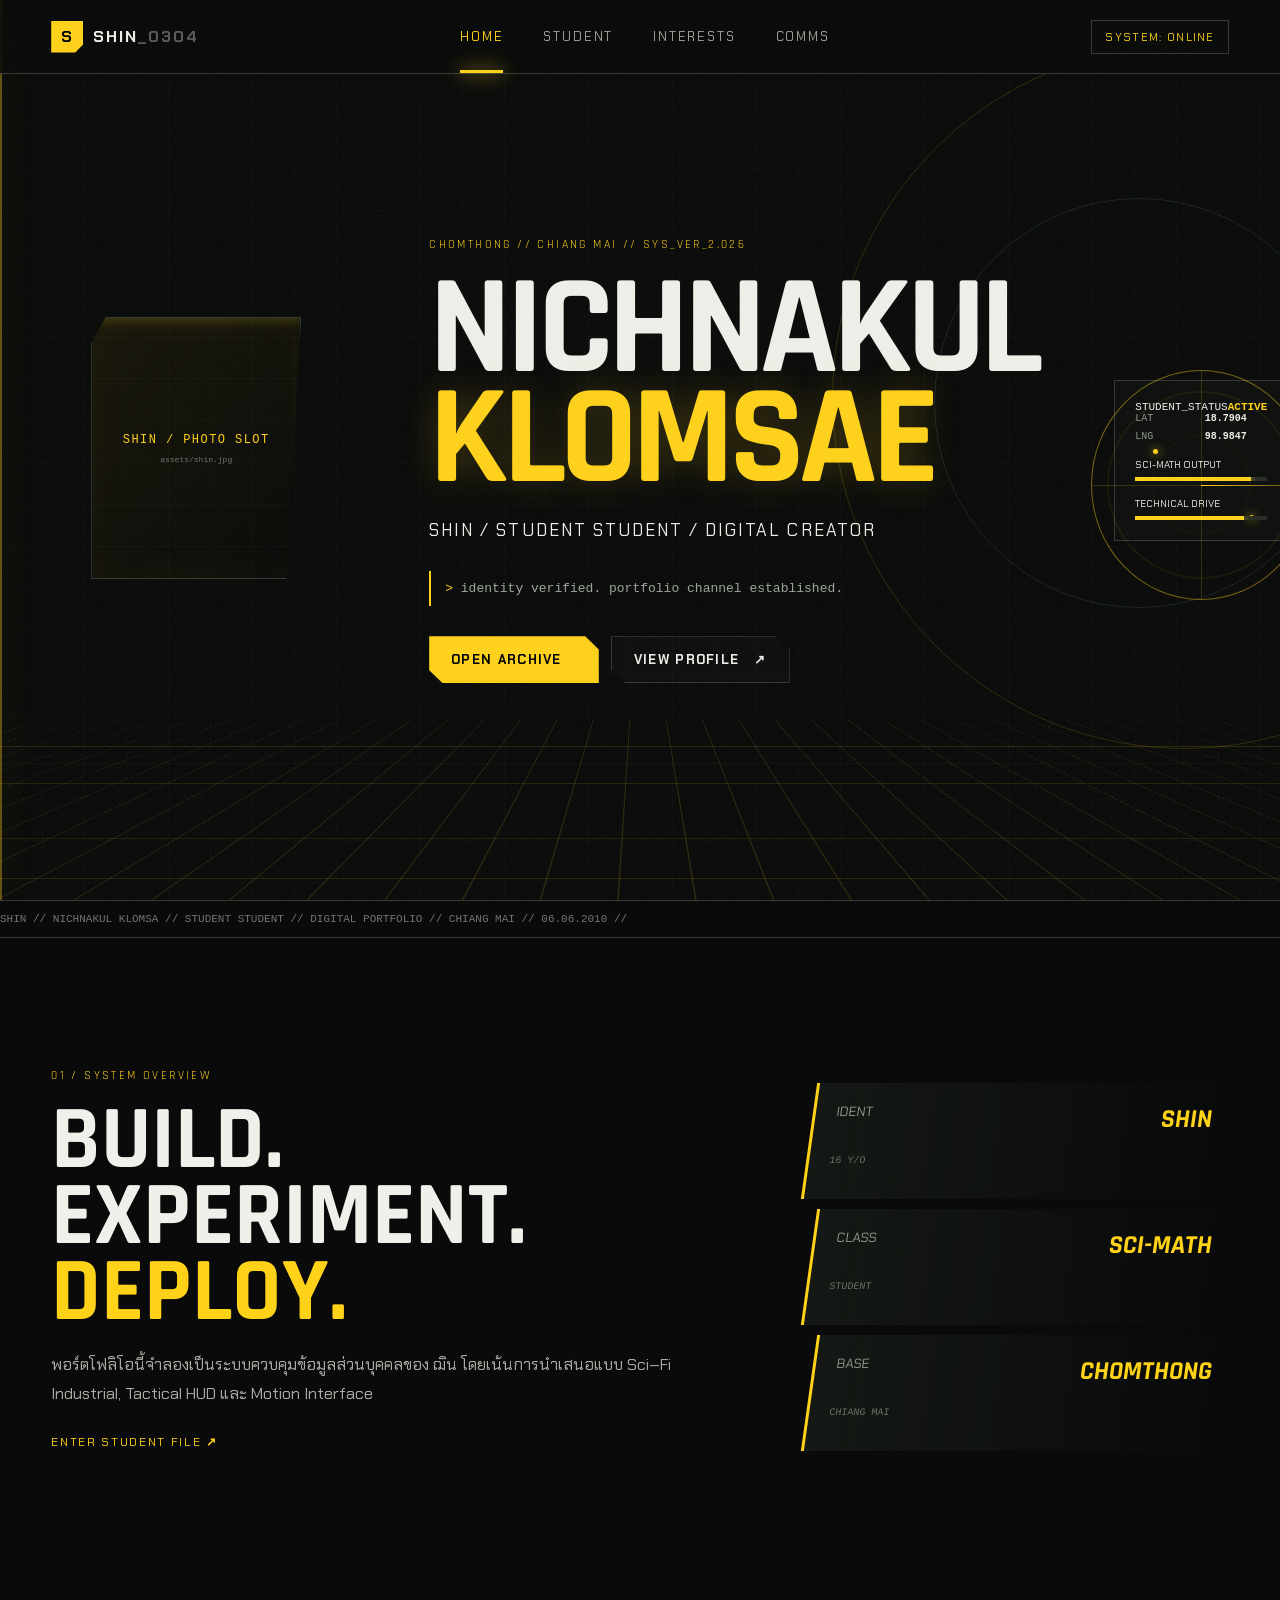
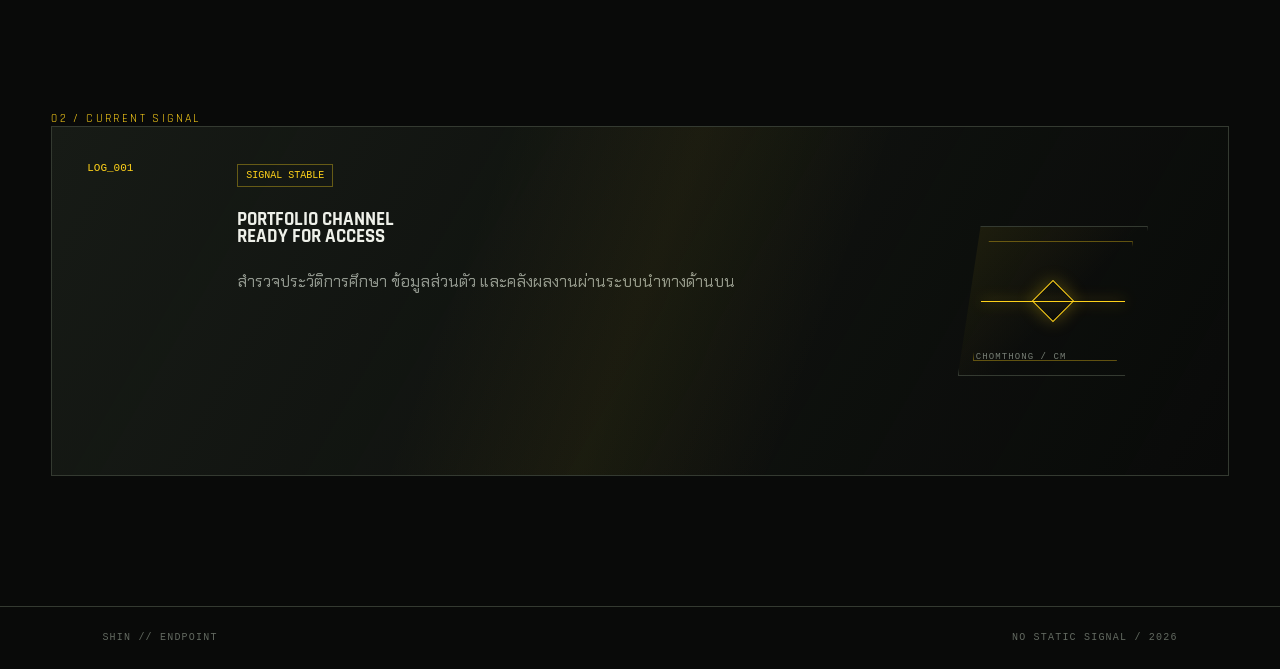
==== commit 93fb80b4: "Update index.html" ====
--- a/index.html
+++ b/index.html
@@ -85,20 +85,5 @@
 </main>
 <footer><span>SHIN // ENDPOINT</span><span>NO STATIC SIGNAL / 2026</span></footer>
 <script src="assets/app.js"></script>
-<div class="hud-scanline"></div>
-
-<div id="custom-cursor"></div>
-
-<section class="sci-terminal">
-  <div class="term-header">// SHIN_SYS_TERMINAL v2.026 - TYPE 'help' FOR COMMANDS</div>
-  <div class="term-output" id="term-output">
-    <div>> SYSTEM INITIALIZED.</div>
-    <div>> WAITING FOR INPUT...</div>
-  </div>
-  <div class="term-input-line">
-    <span>SHIN@SYS:~$&nbsp;</span>
-    <input type="text" id="term-input" placeholder="enter command..." autocomplete="off">
-  </div>
-</section>
 </body>
 </html>
